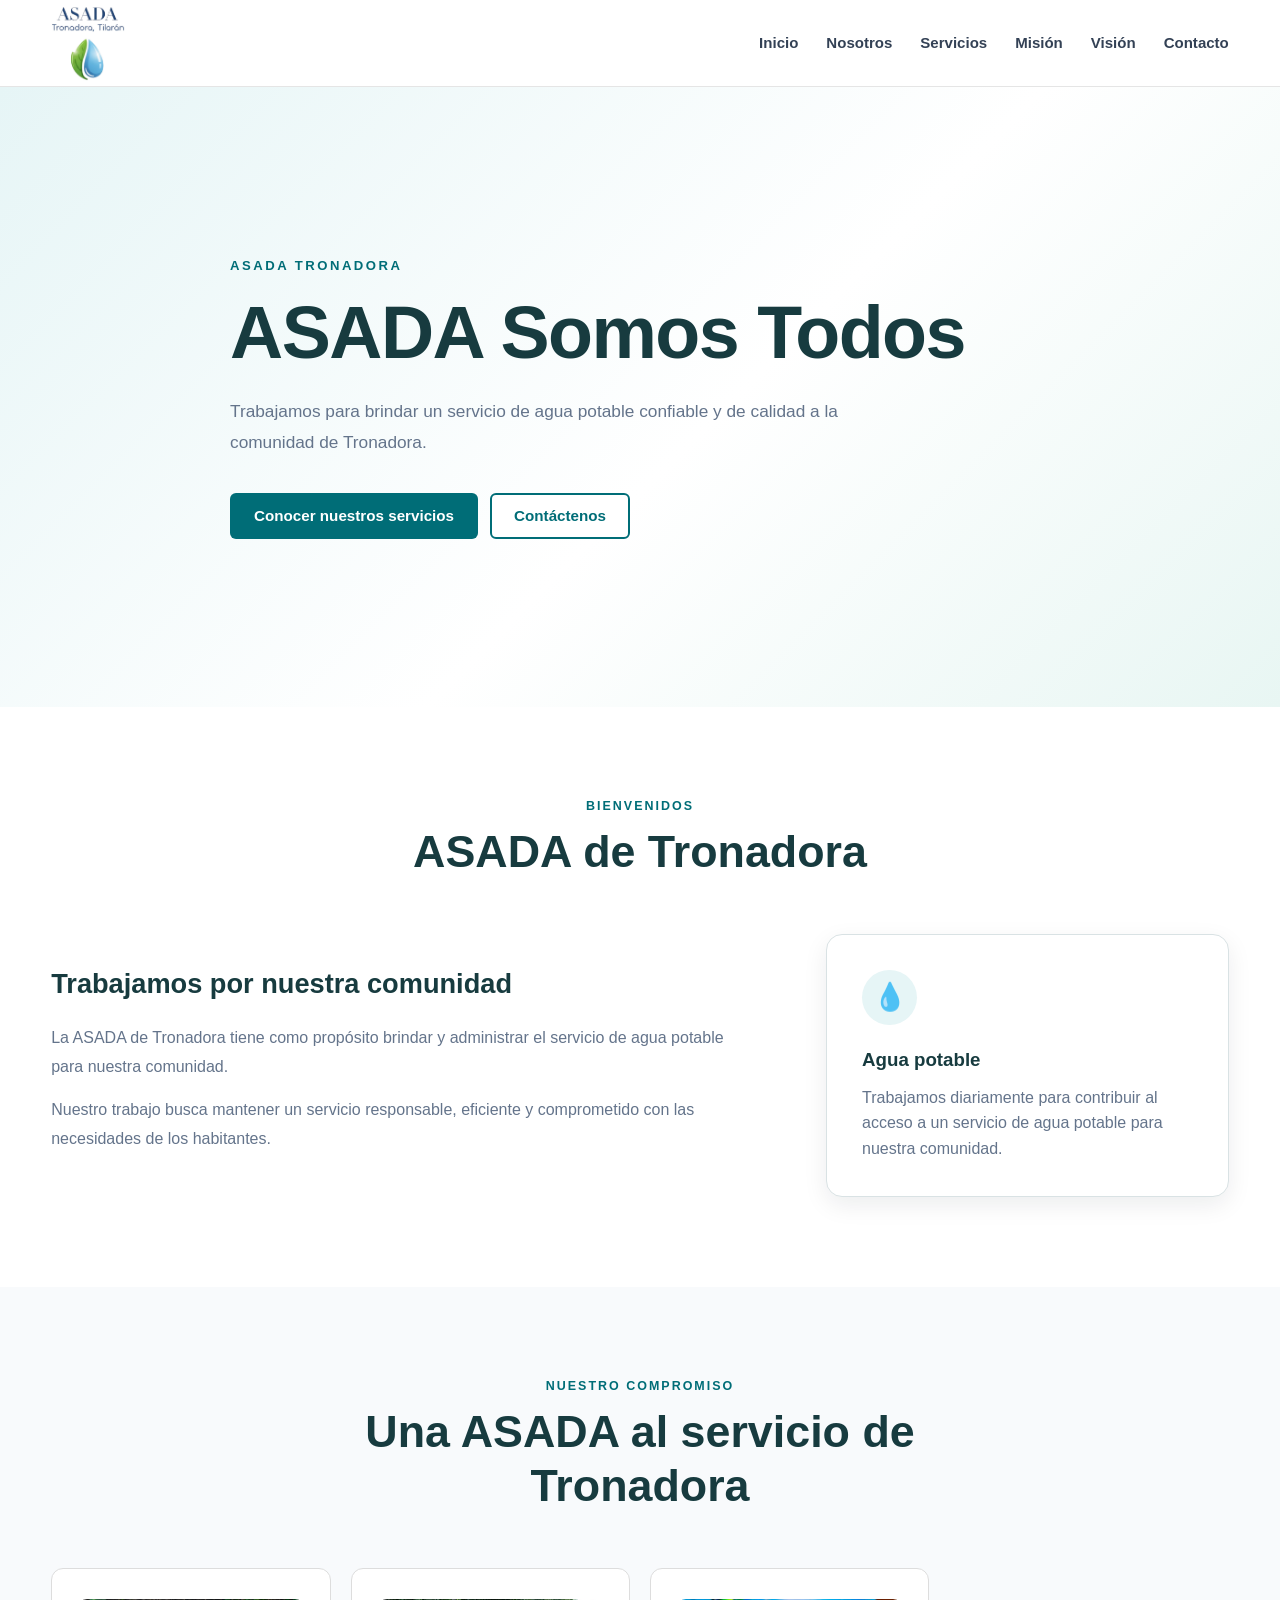
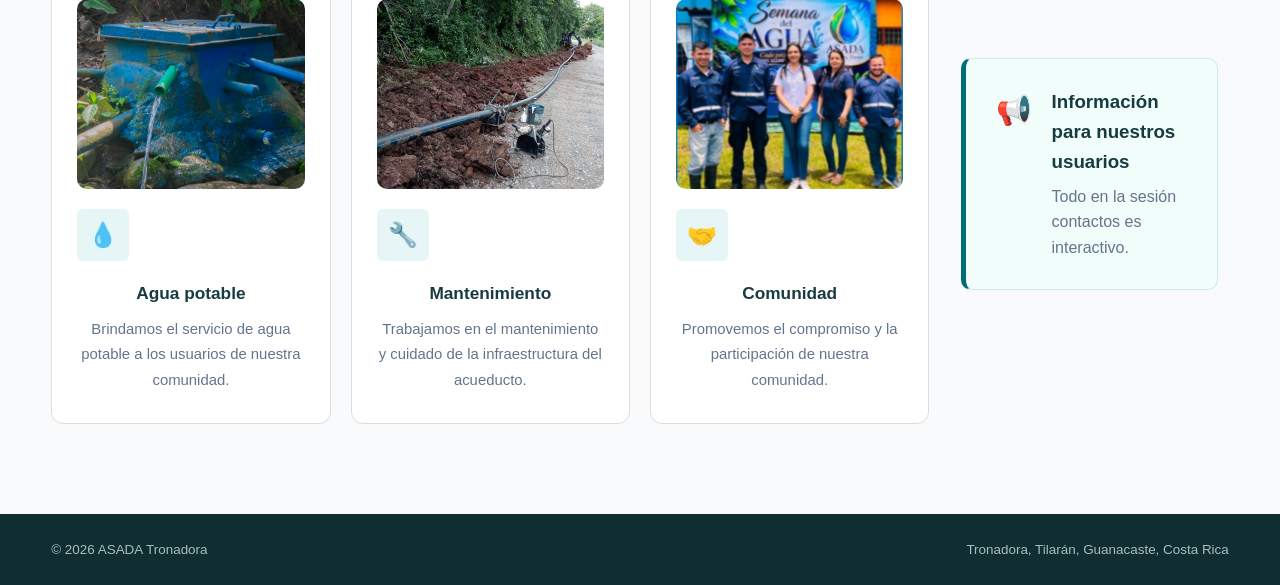
==== index.html @ f2df52bf "Add files via upload" ====
<!DOCTYPE html>
<html lang="es">

<head>

    <meta charset="UTF-8">

    <meta name="viewport" content="width=device-width, initial-scale=1.0">

    <title>ASADA Tronadora</title>

    <link rel="stylesheet" href="css/style.css">

</head>

<body>


    <!-- ENCABEZADO -->

    <header class="header">

        <div class="container header-container">

            <a href="index.html" class="logo">
    <img src="img/ASADA.png" alt="ASADA Tronadora">
</a>


            <nav class="nav">
    <a href="index.html">Inicio</a>
    <a href="nosotros.html">Nosotros</a>
    <a href="servicios.html">Servicios</a>
    <a href="mision.html">Misión</a>
    <a href="vision.html">Visión</a>
    <a href="contacto.html">Contacto</a>
</nav>

        </div>

    </header>


    <!-- CONTENIDO PRINCIPAL -->

    <main>


        <!-- INICIO -->

        <section class="hero">

            <div class="container hero-content">

                <p class="hero-subtitle">
                    ASADA TRONADORA
                </p>

                <h1>
                    ASADA Somos Todos
                </h1>

                <p class="hero-text">
                    Trabajamos para brindar un servicio de agua potable
                    confiable y de calidad a la comunidad de Tronadora.
                </p>


                <div class="hero-buttons">

                    <a href="servicios.html" class="btn btn-primary">
                        Conocer nuestros servicios
                    </a>

                    <a href="contacto.html" class="btn btn-secondary">
                        Contáctenos
                    </a>

                </div>

            </div>

        </section>


        <!-- PRESENTACIÓN -->

        <section class="section">

            <div class="container">

                <div class="section-title">

                    <p>
                        BIENVENIDOS
                    </p>

                    <h2>
                        ASADA de Tronadora
                    </h2>

                </div>


                <div class="about-content">


                    <div class="about-text">

                        <h3>
                            Trabajamos por nuestra comunidad
                        </h3>

                        <p>
                            La ASADA de Tronadora tiene como propósito
                            brindar y administrar el servicio de agua
                            potable para nuestra comunidad.
                        </p>

                        <p>
                            Nuestro trabajo busca mantener un servicio
                            responsable, eficiente y comprometido con
                            las necesidades de los habitantes.
                        </p>

                    </div>


                    <div class="about-card">

                        <div class="card-icon">
                            💧
                        </div>

                        <h3>
                            Agua potable
                        </h3>

                        <p>
                            Trabajamos diariamente para contribuir al
                            acceso a un servicio de agua potable para
                            nuestra comunidad.
                        </p>

                    </div>


                </div>

            </div>

        </section>


        <!-- INFORMACIÓN -->

        <section class="section section-light">

            <div class="container">

                <div class="section-title">

                    <p>
                        NUESTRO COMPROMISO
                    </p>

                    <h2>
                        Una ASADA al servicio de Tronadora
                    </h2>

                </div>


                <div class="services-grid">

    <!-- AGUA POTABLE -->

    <article class="service-card">

        <img
            src="img/agua.jpg"
            alt="Trabajos en la red de agua potable de ASADA Tronadora"
            class="service-image"
        >

        <div class="service-icon">💧</div>

        <h3>Agua potable</h3>

        <p>
            Brindamos el servicio de agua potable a los usuarios
            de nuestra comunidad.
        </p>

    </article>


    <!-- MANTENIMIENTO -->

    <article class="service-card">

        <img
            src="img/mantenimiento.jpeg"
            alt="Trabajos de mantenimiento de ASADA Tronadora"
            class="service-image"
        >

        <div class="service-icon">🔧</div>

        <h3>Mantenimiento</h3>

        <p>
            Trabajamos en el mantenimiento y cuidado de la
            infraestructura del acueducto.
        </p>

    </article>


    <!-- COMUNIDAD -->

<article class="service-card">

    <img
        src="img/comunidad.jpeg"
        alt="Equipo y comunidad de ASADA Tronadora"
        class="service-image"
    >

    <div class="service-icon">🤝</div>

    <h3>Comunidad</h3>

    <p>
        Promovemos el compromiso y la participación
        de nuestra comunidad.
    </p>

</article>

                        


        <!-- AVISO -->

        <section class="section">

            <div class="container">

                <div class="notice">

                    <div class="notice-icon">
                        📢
                    </div>

                    <div>

                        <h3>
                            Información para nuestros usuarios
                        </h3>

                        <p>
                            Todo en la sesión contactos es interactivo.
                        </p>

                    </div>

                </div>

            </div>

        </section>


    </main>


    <!-- PIE DE PÁGINA -->

    <footer class="footer">

        <div class="container footer-content">

            <p>
                © 2026 ASADA Tronadora
            </p>

            <p>
                Tronadora, Tilarán, Guanacaste, Costa Rica
            </p>

        </div>

    </footer>


    <!-- JAVASCRIPT -->

    <script src="js/script.js"></script>

</body>

</html>
---- css/style.css ----
/* =========================================================
ASADA TRONADORA
Hoja de estilos principal
Diseño institucional, accesible y responsive
========================================================= */

/* =========================================================

1. VARIABLES
   ========================================================= */

:root {


--primary: #006d77;
--primary-dark: #00545c;
--primary-light: #e6f5f6;

--secondary: #2a9d8f;
--secondary-light: #e8f6f3;

--dark: #173b3f;
--text: #334155;
--text-light: #64748b;

--white: #ffffff;
--background: #f8fafc;
--background-alt: #eef7f7;

--border: #d9e2e4;

--success: #2e7d32;
--warning: #a16207;

--shadow-sm: 0 2px 8px rgba(15, 23, 42, 0.06);
--shadow-md: 0 8px 25px rgba(15, 23, 42, 0.08);

--radius-sm: 6px;
--radius-md: 10px;
--radius-lg: 16px;

--container: 1180px;


}

/* =========================================================
2. RESET
========================================================= */

* {
  margin: 0;
  padding: 0;
  box-sizing: border-box;
  }

html {
scroll-behavior: smooth;
}

body {
font-family:
"Segoe UI",
Roboto,
Arial,
Helvetica,
sans-serif;


background: var(--white);

color: var(--text);

line-height: 1.6;

font-size: 16px;

-webkit-font-smoothing: antialiased;


}

img {
max-width: 100%;
display: block;
}

a {
color: inherit;
text-decoration: none;
}

button,
input,
textarea,
select {
font: inherit;
}

/* =========================================================
3. CONTENEDOR
========================================================= */

.container {
width: min(92%, var(--container));


margin: 0 auto;


}

/* =========================
   HEADER
========================= */

.header {
    background-color: white;
    border-bottom: 1px solid #e5e5e5;
    position: sticky;
    top: 0;
    z-index: 1000;
}

.header-container {
    min-height: 86px;
    display: flex;
    align-items: center;
    justify-content: space-between;
    gap: 25px;
}

/* ESCUDO */

.logo {
    display: flex;
    align-items: center;
    flex-shrink: 0;
    width: 120px;
    height: 80px;
}

.logo img {
    display: block;
    width: 115px;
    height: 75px;
    object-fit: contain;
    object-position: left center;
}

/* MENÚ */

.nav {
    display: flex;
    align-items: center;
    gap: 25px;
    margin-left: auto;
}

.nav a {
    color: #16423c;
    font-weight: bold;
    white-space: nowrap;
}

.nav a:hover {
    color: #007c91;
}

/* NAVEGACIÓN */

.nav {
display: flex;


align-items: center;

gap: 28px;


}

.nav a {
position: relative;


color: var(--text);

font-size: 0.94rem;

font-weight: 600;

padding: 8px 0;

transition:
    color 0.2s ease;


}

.nav a::after {
content: "";


position: absolute;

left: 0;

bottom: 0;

width: 0;

height: 2px;

background: var(--primary);

transition: width 0.2s ease;


}

.nav a:hover {
color: var(--primary);
}

.nav a:hover::after {
width: 100%;
}

/* =========================================================
5. HERO
========================================================= */

.hero {
min-height: 620px;


display: flex;

align-items: center;

background:
    linear-gradient(
        135deg,
        var(--primary-light),
        #ffffff 55%,
        var(--secondary-light)
    );


}

.hero-content {
max-width: 820px;


padding: 80px 0;


}

.hero-subtitle {
color: var(--primary);


font-size: 0.82rem;

font-weight: 800;

letter-spacing: 2.5px;

margin-bottom: 18px;


}

.hero h1 {
max-width: 780px;


color: var(--dark);

font-size: clamp(2.5rem, 6vw, 4.6rem);

line-height: 1.05;

letter-spacing: -1.5px;

margin-bottom: 25px;


}

.hero-text {
max-width: 670px;


color: var(--text-light);

font-size: 1.08rem;

line-height: 1.8;

margin-bottom: 35px;


}

/* =========================================================
6. BOTONES
========================================================= */

.hero-buttons {
display: flex;


align-items: center;

gap: 12px;

flex-wrap: wrap;


}

.btn {
display: inline-flex;


align-items: center;

justify-content: center;

min-height: 46px;

padding: 0 22px;

border-radius: var(--radius-sm);

font-size: 0.95rem;

font-weight: 700;

cursor: pointer;

border: 2px solid transparent;

transition:
    background 0.2s ease,
    color 0.2s ease,
    border-color 0.2s ease,
    transform 0.2s ease;


}

.btn:hover {
transform: translateY(-2px);
}

.btn-primary {
color: var(--white);


background: var(--primary);


}

.btn-primary:hover {
background: var(--primary-dark);
}

.btn-secondary {
color: var(--primary);


background: var(--white);

border-color: var(--primary);


}

.btn-secondary:hover {
color: var(--white);


background: var(--primary);


}

/* =========================================================
7. SECCIONES
========================================================= */

.section {
padding: 90px 0;
}

.section-light {
background: var(--background);
}

.section-title {
max-width: 700px;


margin: 0 auto 55px;

text-align: center;


}

.section-title p {
color: var(--primary);


font-size: 0.78rem;

font-weight: 800;

letter-spacing: 2px;

margin-bottom: 8px;


}

.section-title h2 {
color: var(--dark);


font-size: clamp(2rem, 4vw, 2.8rem);

line-height: 1.2;


}

/* =========================================================
8. SOBRE NOSOTROS
========================================================= */

.about-content {
display: grid;


grid-template-columns:
    minmax(0, 1.4fr)
    minmax(300px, 0.8fr);

gap: 70px;

align-items: center;


}

.about-text h3 {
color: var(--dark);


font-size: 1.7rem;

margin-bottom: 18px;


}

.about-text p {
color: var(--text-light);


margin-bottom: 15px;

line-height: 1.8;


}

.about-card {
padding: 35px;


background: var(--white);

border: 1px solid var(--border);

border-radius: var(--radius-lg);

box-shadow: var(--shadow-md);


}

.card-icon {
width: 55px;


height: 55px;

display: flex;

align-items: center;

justify-content: center;

background: var(--primary-light);

border-radius: 50%;

font-size: 1.7rem;

margin-bottom: 20px;


}

.about-card h3 {
color: var(--dark);


margin-bottom: 10px;


}

.about-card p {
color: var(--text-light);
}

/* =========================================================
9. SERVICIOS
========================================================= */

.services-grid {
display: grid;


grid-template-columns:
    repeat(4, minmax(0, 1fr));

gap: 20px;


}

.service-card {
padding: 30px;


background: var(--white);

border: 1px solid var(--border);

border-radius: var(--radius-md);

transition:
    transform 0.2s ease,
    box-shadow 0.2s ease,
    border-color 0.2s ease;


}

.service-card:hover {
    transform: none;
    box-shadow: 0 8px 20px rgba(0, 0, 0, 0.10);
}
.service-icon {
width: 52px;


height: 52px;

display: flex;

align-items: center;

justify-content: center;

background: var(--primary-light);

border-radius: var(--radius-sm);

font-size: 1.5rem;

margin-bottom: 20px;


}

.service-card h3 {
color: var(--dark);


font-size: 1.08rem;

line-height: 1.4;

margin-bottom: 12px;


}

.service-card p {
color: var(--text-light);


font-size: 0.93rem;

line-height: 1.7;

.service-card {
    background-color: white;
    padding: 30px 25px;
    border: 1px solid #ddd;
    border-radius: 12px;
    text-align: center;
    transition: 0.3s;
}

}

.service-card {
    background-color: white;
    padding: 30px 25px;
    border: 1px solid #ddd;
    border-radius: 12px;
    text-align: center;
    transition: 0.3s;
}

/* IMÁGENES DE LOS SERVICIOS */

.service-image {
    width: 100%;
    height: 190px;
    object-fit: cover;
    border-radius: 10px;
    margin-bottom: 20px;
    display: block;
    transform: none;
    transition: none;
}

.service-card:hover {
    transform: translateY(-5px);
    box-shadow: 0 8px 20px rgba(0, 0, 0, 0.10);
}

/* =========================================================
10. AVISOS
========================================================= */

.notice {
max-width: 850px;


display: flex;

align-items: flex-start;

gap: 20px;

margin: 0 auto;

padding: 28px 30px;

background: #f0fdfa;

border: 1px solid #ccebea;

border-left: 5px solid var(--primary);

border-radius: var(--radius-md);


}

.notice-icon {
flex-shrink: 0;


font-size: 1.8rem;


}

.notice h3 {
color: var(--dark);


margin-bottom: 7px;


}

.notice p {
color: var(--text-light);
}

/* =========================
CONTACTO
========================= */

.contact-grid {
display: grid;
grid-template-columns: repeat(3, 1fr);
gap: 25px;
}

.contact-card {
display: block;


padding: 35px 25px;

text-align: center;

background-color: white;

border: 1px solid #ddd;

border-radius: 12px;

transition: 0.3s;

cursor: pointer;


}

.contact-card:hover {
transform: translateY(-5px);


box-shadow: 0 8px 20px rgba(0, 0, 0, 0.10);

border-color: #007c91;


}

.contact-icon {
font-size: 40px;
margin-bottom: 15px;
}

.contact-card h3 {
color: #16423c;
margin-bottom: 10px;
font-size: 21px;
}

.contact-card p {
color: #007c91;
font-size: 18px;
font-weight: bold;
}


/* =========================================================
12. FOOTER
========================================================= */

.footer {
background: #102d31;


padding: 25px 0;

color: #a9bec1;


}

.footer-content {
display: flex;


align-items: center;

justify-content: space-between;

gap: 20px;

font-size: 0.84rem;


}

/* =========================================================
13. PÁGINA DE MEDIDORES
========================================================= */

.page-header {
padding: 90px 0;


text-align: center;

background:
    linear-gradient(
        135deg,
        var(--primary-light),
        var(--secondary-light)
    );

border-bottom: 1px solid var(--border);


}

.page-header p {
color: var(--primary);


font-size: 0.78rem;

font-weight: 800;

letter-spacing: 2px;

margin-bottom: 10px;


}

.page-header h1 {
color: var(--dark);


font-size: clamp(2.3rem, 5vw, 3.8rem);

line-height: 1.1;

margin-bottom: 15px;


}

.page-header span {
display: block;


color: var(--text-light);

font-size: 1.02rem;


}

/* BUSCADOR */

.search-box {
width: 100%;


max-width: 720px;

display: flex;

gap: 10px;

margin: 0 auto;


}

.search-box input {
flex: 1;


min-height: 48px;

padding: 0 16px;

color: var(--text);

background: var(--white);

border: 1px solid var(--border);

border-radius: var(--radius-sm);

outline: none;

transition:
    border-color 0.2s ease,
    box-shadow 0.2s ease;


}

.search-box input::placeholder {
color: #94a3b8;
}

.search-box input:focus {
border-color: var(--primary);


box-shadow:
    0 0 0 3px
    rgba(0, 109, 119, 0.12);


}

/* =========================================================
14. ACCESIBILIDAD
========================================================= */

a:focus-visible,
button:focus-visible,
input:focus-visible,
textarea:focus-visible,
select:focus-visible {
outline: 3px solid #80ced1;


outline-offset: 3px;


}

/* =========================
   NOSOTROS - RECONOCIMIENTOS
========================= */

.awards-grid {
    display: grid;
    grid-template-columns: repeat(2, 1fr);
    gap: 30px;
    margin-top: 35px;
}

.award-card {
    background-color: white;
    border: 1px solid #ddd;
    border-radius: 12px;
    overflow: hidden;

    box-shadow: 0 5px 15px rgba(0, 0, 0, 0.08);

    transition: 0.3s;
}

.award-card:hover {
    transform: translateY(-5px);

    box-shadow: 0 10px 25px rgba(0, 0, 0, 0.15);
}

.award-card img {
    width: 100%;
    height: 350px;

    object-fit: contain;

    display: block;

    background-color: #f5f5f5;
}

.award-info {
    padding: 25px;
}

.award-info h3 {
    color: #16423c;

    font-size: 23px;

    margin-bottom: 15px;
}

.award-info p {
    color: #555;

    margin-bottom: 10px;

    line-height: 1.7;
}

/* =========================================================
15. RESPONSIVE — TABLET
========================================================= */

@media (max-width: 950px) {


.header-container {
    gap: 20px;
}

.nav {
    gap: 18px;
}

.services-grid {
    grid-template-columns:
        repeat(2, minmax(0, 1fr));
}

.about-content {
    grid-template-columns: 1fr;

    gap: 40px;
}

.contact-grid {
    grid-template-columns:
        repeat(2, minmax(0, 1fr));
}

.logo {
    width: 100px;
    height: 65px;
}

.logo img {
    width: 100px;
    height: 65px;
}

.awards-grid {
    grid-template-columns: 1fr;
}

.award-card img {
    height: auto;
}

}



/* =========================================================
16. RESPONSIVE — CELULAR
========================================================= */

@media (max-width: 680px) {


.header-container {
    flex-direction: column;

    padding: 17px 0;

    gap: 15px;
}

.nav {
    width: 100%;

    justify-content: center;

    flex-wrap: wrap;

    gap: 8px 16px;
}

.nav a {
    font-size: 0.88rem;
}

.hero {
    min-height: auto;
}

.hero-content {
    padding: 85px 0;
}

.hero h1 {
    font-size: 2.7rem;

    letter-spacing: -1px;
}

.hero-text {
    font-size: 1rem;
}

.hero-buttons {
    align-items: stretch;

    flex-direction: column;
}

.hero-buttons .btn {
    width: 100%;
}

.section {
    padding: 70px 0;
}

.section-title {
    margin-bottom: 40px;
}

.services-grid {
    grid-template-columns: 1fr;
}

.contact-grid {
    grid-template-columns: 1fr;
}

.notice {
    flex-direction: column;

    padding: 25px;
}

.search-box {
    flex-direction: column;
}

.search-box .btn {
    width: 100%;
}

.footer-content {
    flex-direction: column;

    text-align: center;
}
.logo {
    width: 100px;
    height: 65px;
}

.logo img {
    width: 100px;
    height: 65px;
}

.awards-grid {
    grid-template-columns: 1fr;
}

.award-card img {
    height: auto;
}

}

/* =========================================================
17. PANTALLAS MUY PEQUEÑAS
========================================================= */

@media (max-width: 400px) {


.container {
    width: 90%;
}

.hero h1 {
    font-size: 2.35rem;
}

.section-title h2 {
    font-size: 1.9rem;
}


}

/* =========================
MAPA
========================= */

.map-container {
width: 100%;
overflow: hidden;
border-radius: 12px;
border: 1px solid #ddd;
box-shadow: 0 5px 15px rgba(0, 0, 0, 0.08);
}

.map-container iframe {
display: block;
}


/* =========================
   EMERGENCIAS
========================= */

.emergency-section {
    padding: 30px 0;
    background-color: #f5f5f5;
}

.emergency-box {
    display: flex;
    align-items: center;
    justify-content: center;
    gap: 20px;

    padding: 25px;

    background-color: #d90000;
    color: white;

    border-radius: 12px;

    text-align: center;
}

.emergency-icon {
    font-size: 45px;
}

.emergency-box h2 {
    margin-bottom: 8px;
    font-size: 28px;
}

.emergency-box a {
    color: white;
    font-size: 26px;
    font-weight: bold;
    text-decoration: none;
}

.emergency-box a:hover {
    text-decoration: underline;
}


/* =========================
   EMERGENCIAS
========================= */

.emergency-card {
    background-color: #d90000;
    border-color: #d90000;
}

.emergency-card h3,
.emergency-card p {
    color: white;
}

.emergency-card:hover {
    background-color: #b80000;
    border-color: #b80000;
}

/* EFECTO SUAVE SIN MOVER LAS FOTOGRAFÍAS */

.service-card {
    transform: none !important;
    transition: box-shadow 0.3s ease, border-color 0.3s ease;
}

.service-card:hover {
    transform: none !important;
    box-shadow: 0 10px 25px rgba(0, 0, 0, 0.15);
    border-color: #007c91;
}

.service-image,
.service-card:hover .service-image {
    transform: none !important;
    transition: none !important;
    animation: none !important;
    filter: none !important;
}

/* =========================
   VALORES - PÁGINA MISIÓN
========================= */

.values-grid {
    display: grid;
    grid-template-columns: repeat(5, minmax(0, 1fr));
    gap: 20px;
}

.values-grid .service-card {
    padding: 25px 15px;
    min-width: 0;
}

/* TABLET */

@media (max-width: 1000px) {
    .values-grid {
        grid-template-columns: repeat(2, minmax(0, 1fr));
    }
}

/* CELULAR */

@media (max-width: 600px) {
    .values-grid {
        grid-template-columns: 1fr;
    }
}

/* =========================
   CUATRO OBJETIVOS - VISIÓN
========================= */

.vision-grid {
    grid-template-columns: repeat(4, minmax(0, 1fr));
    gap: 20px;
}

.vision-grid .service-card {
    min-width: 0;
    padding: 25px 18px;
}

/* TABLET */

@media (max-width: 1000px) {
    .vision-grid {
        grid-template-columns: repeat(2, minmax(0, 1fr));
    }
}

/* CELULAR */

@media (max-width: 600px) {
    .vision-grid {
        grid-template-columns: 1fr;
    }
}
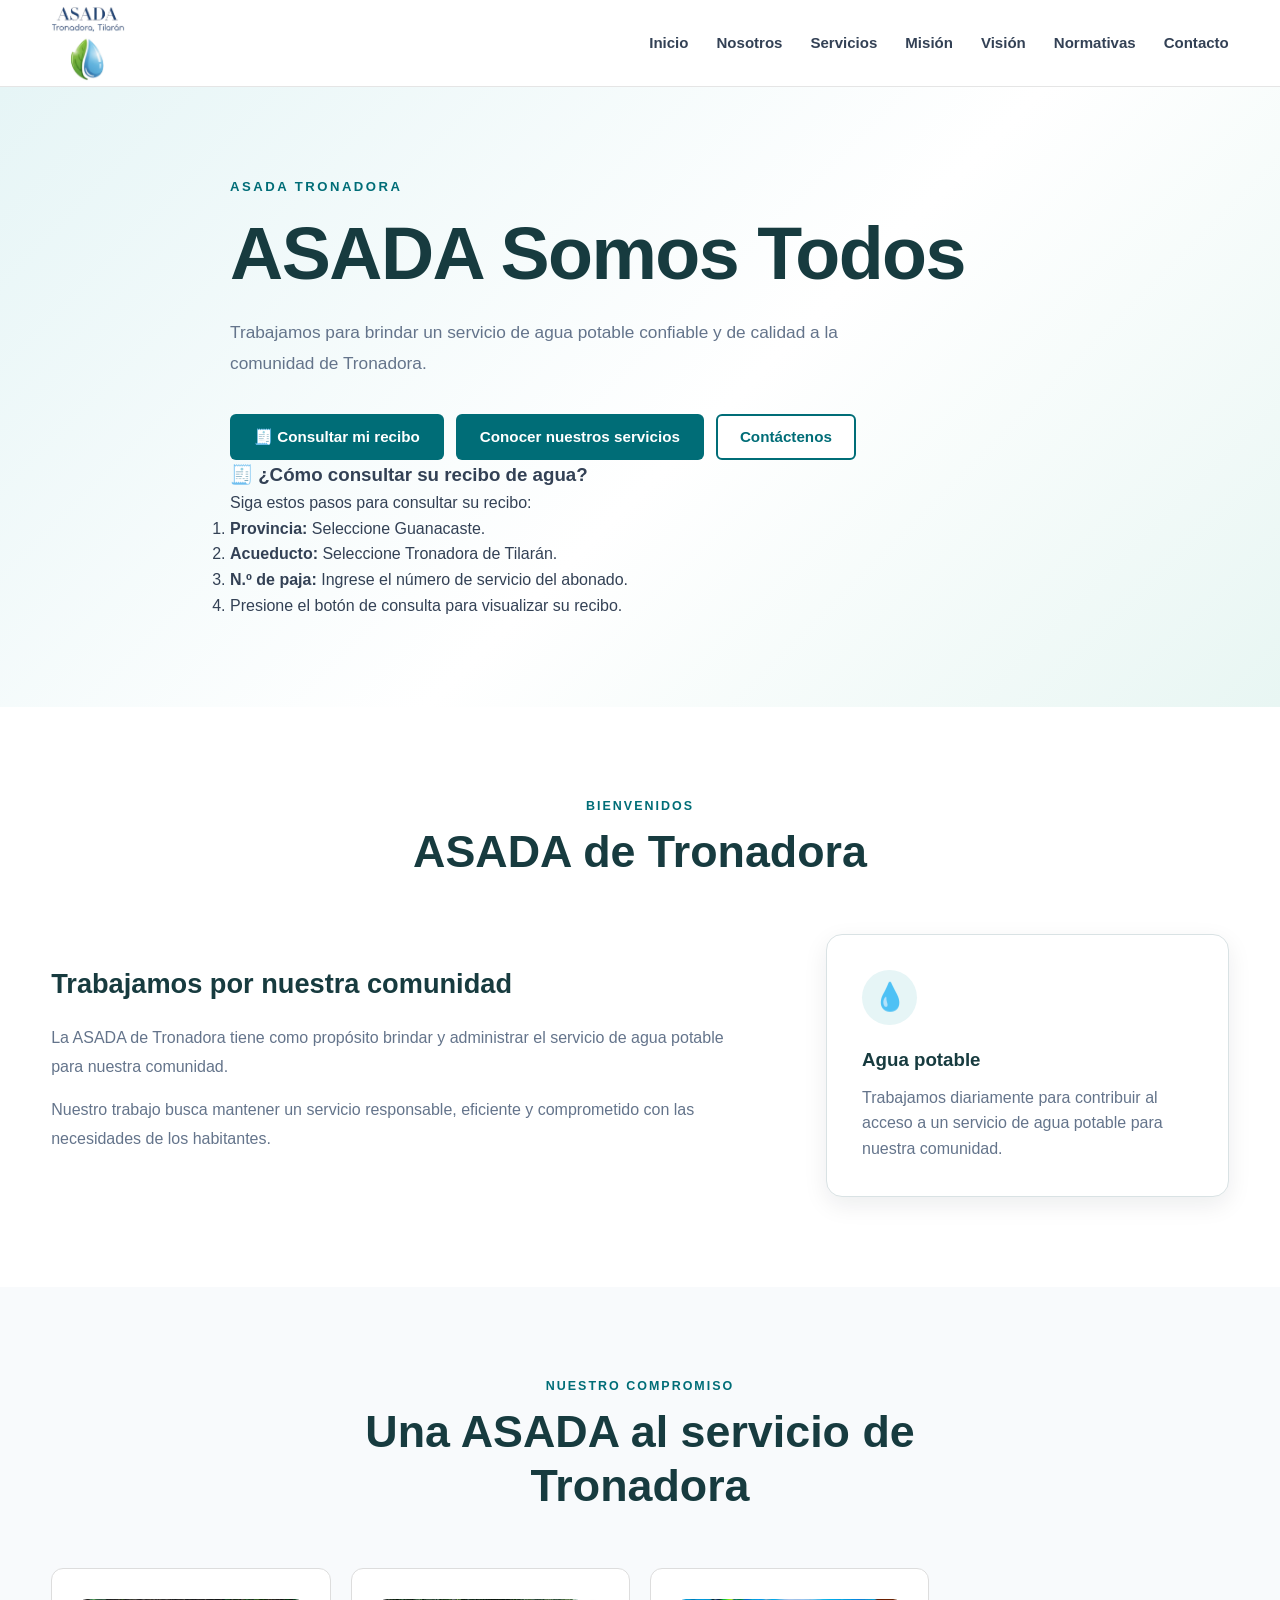
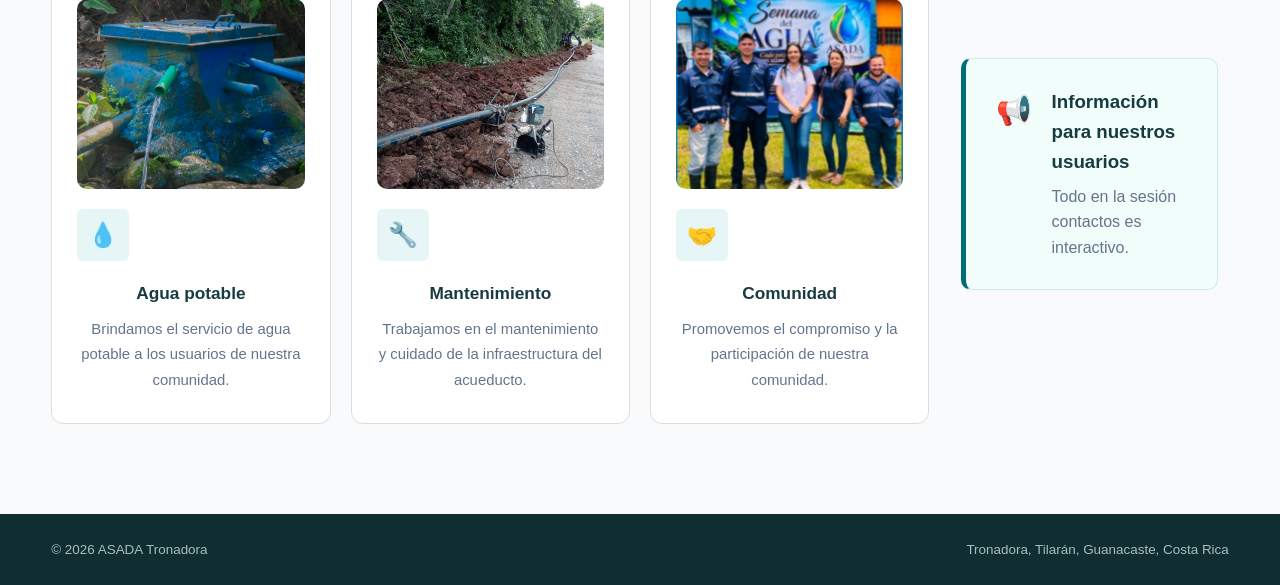
==== commit 885f7408: "Add files via upload" ====
--- a/index.html
+++ b/index.html
@@ -27,14 +27,21 @@
 </a>
 
 
-            <nav class="nav">
+           
+
+
+<nav class="nav">
     <a href="index.html">Inicio</a>
     <a href="nosotros.html">Nosotros</a>
     <a href="servicios.html">Servicios</a>
     <a href="mision.html">Misión</a>
     <a href="vision.html">Visión</a>
+    <a href="normativas.html">Normativas</a>
     <a href="contacto.html">Contacto</a>
 </nav>
+
+
+
 
         </div>
 
@@ -68,6 +75,15 @@
 
                 <div class="hero-buttons">
 
+                    <a
+    href="https://acueductoscr.com/Recibos?provincia=2&idacueducto=10"
+    target="_blank"
+    rel="noopener noreferrer"
+    class="btn btn-primary"
+>
+    🧾 Consultar mi recibo
+</a>
+
                     <a href="servicios.html" class="btn btn-primary">
                         Conocer nuestros servicios
                     </a>
@@ -77,6 +93,23 @@
                     </a>
 
                 </div>
+                <!-- INSTRUCCIONES PARA CONSULTAR RECIBOS -->
+<div class="instrucciones-inicio">
+
+    <h3>🧾 ¿Cómo consultar su recibo de agua?</h3>
+
+    <p>
+        Siga estos pasos para consultar su recibo:
+    </p>
+
+    <ol>
+        <li><strong>Provincia:</strong> Seleccione Guanacaste.</li>
+        <li><strong>Acueducto:</strong> Seleccione Tronadora de Tilarán.</li>
+        <li><strong>N.º de paja:</strong> Ingrese el número de servicio del abonado.</li>
+        <li>Presione el botón de consulta para visualizar su recibo.</li>
+    </ol>
+
+</div>
 
             </div>
 
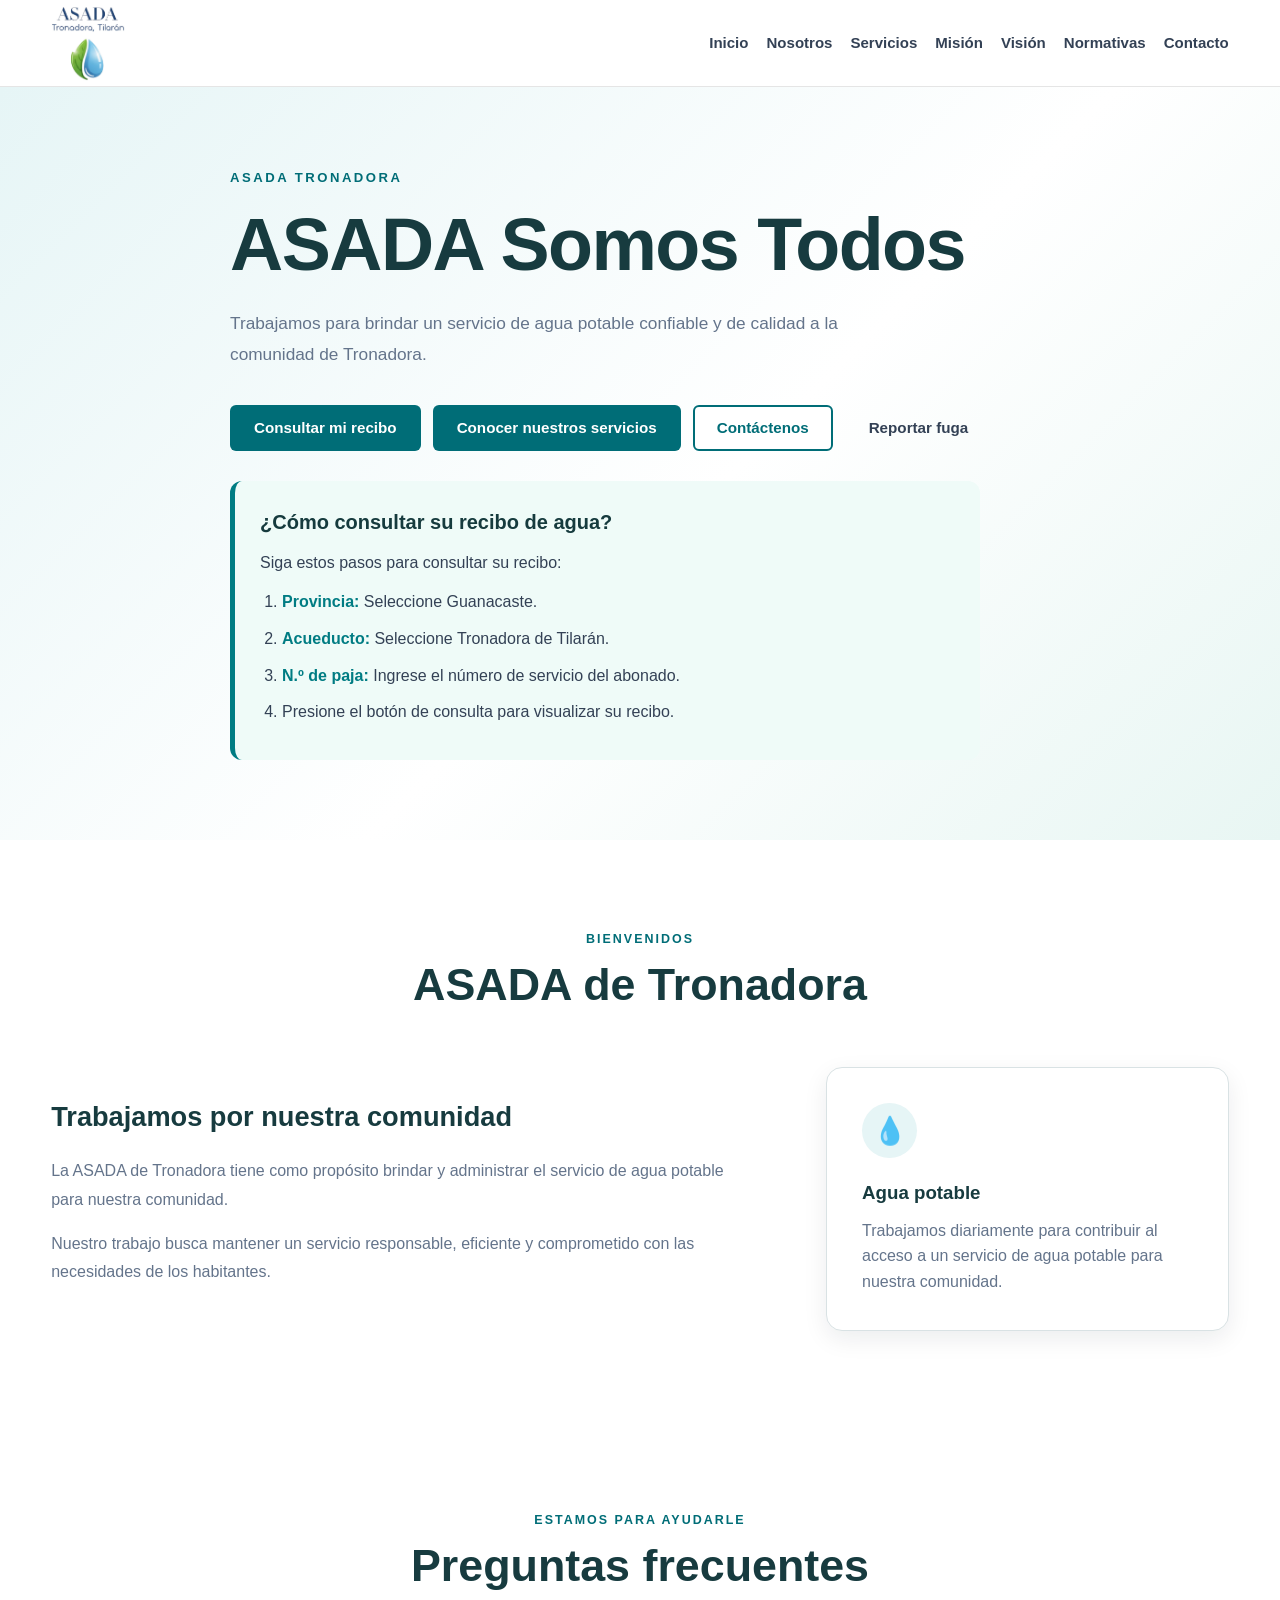
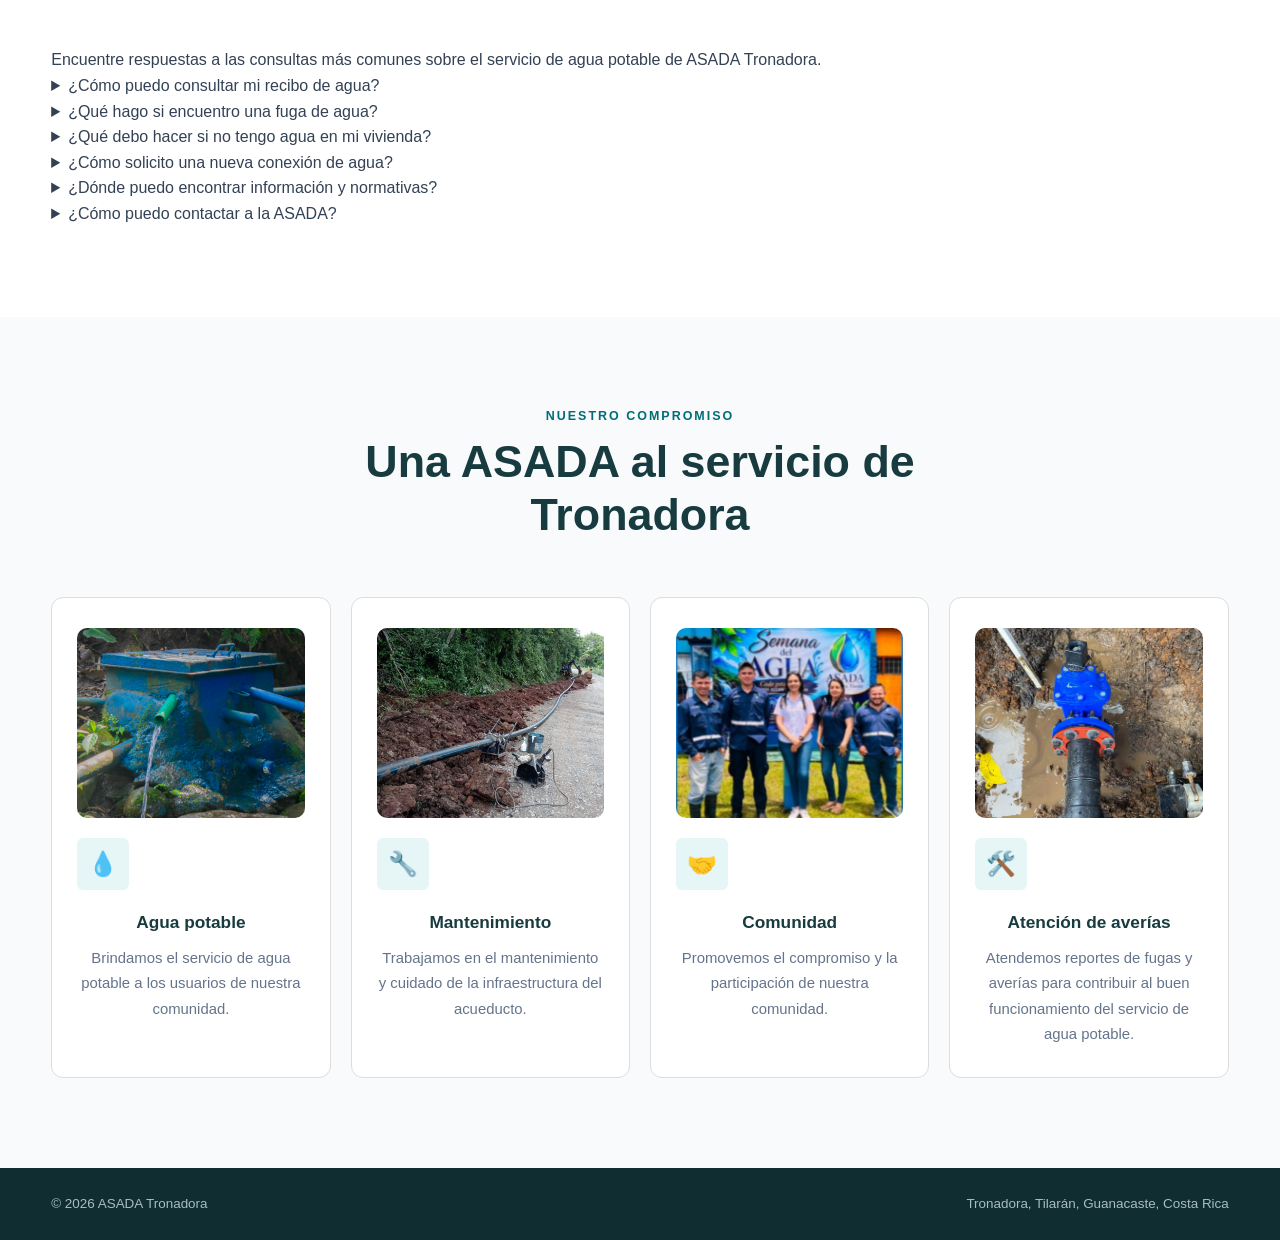
==== commit eece841a: "Add files via upload" ====
--- a/index.html
+++ b/index.html
@@ -25,9 +25,6 @@
             <a href="index.html" class="logo">
     <img src="img/ASADA.png" alt="ASADA Tronadora">
 </a>
-
-
-           
 
 
 <nav class="nav">
@@ -38,19 +35,17 @@
     <a href="vision.html">Visión</a>
     <a href="normativas.html">Normativas</a>
     <a href="contacto.html">Contacto</a>
+
 </nav>
 
-
-
-
         </div>
 
     </header>
 
-
     <!-- CONTENIDO PRINCIPAL -->
 
     <main>
+
 
 
         <!-- INICIO -->
@@ -63,14 +58,12 @@
                     ASADA TRONADORA
                 </p>
 
-                <h1>
-                    ASADA Somos Todos
-                </h1>
-
-                <p class="hero-text">
-                    Trabajamos para brindar un servicio de agua potable
-                    confiable y de calidad a la comunidad de Tronadora.
-                </p>
+               <h1>ASADA Somos Todos</h1>
+
+<p class="hero-text">
+    Trabajamos para brindar un servicio de agua potable
+    confiable y de calidad a la comunidad de Tronadora.
+</p>
 
 
                 <div class="hero-buttons">
@@ -81,7 +74,7 @@
     rel="noopener noreferrer"
     class="btn btn-primary"
 >
-    🧾 Consultar mi recibo
+     Consultar mi recibo
 </a>
 
                     <a href="servicios.html" class="btn btn-primary">
@@ -92,11 +85,17 @@
                         Contáctenos
                     </a>
 
+
+<a href="servicios.html#reportar-fuga" class="btn btn-fugas">
+ Reportar fuga
+</a>
+
+
                 </div>
                 <!-- INSTRUCCIONES PARA CONSULTAR RECIBOS -->
 <div class="instrucciones-inicio">
 
-    <h3>🧾 ¿Cómo consultar su recibo de agua?</h3>
+    <h3> ¿Cómo consultar su recibo de agua?</h3>
 
     <p>
         Siga estos pasos para consultar su recibo:
@@ -185,6 +184,89 @@
         </section>
 
 
+<!-- =====================================
+     PREGUNTAS FRECUENTES - INICIO
+===================================== -->
+
+<section class="section faq-inicio" id="preguntas-frecuentes">
+
+    <div class="container">
+
+        <div class="section-title">
+            <p>ESTAMOS PARA AYUDARLE</p>
+            <h2>Preguntas frecuentes</h2>
+        </div>
+
+        <p class="faq-inicio-descripcion">
+            Encuentre respuestas a las consultas más comunes
+            sobre el servicio de agua potable de ASADA Tronadora.
+        </p>
+
+        <div class="faq-inicio-lista">
+
+            <details class="faq-inicio-item">
+                <summary>¿Cómo puedo consultar mi recibo de agua?</summary>
+                <p>
+                    Ingrese al apartado de consulta de recibos,
+                    seleccione Guanacaste, el acueducto Tronadora
+                    de Tilarán y escriba su número de paja.
+                </p>
+            </details>
+
+            <details class="faq-inicio-item">
+                <summary>¿Qué hago si encuentro una fuga de agua?</summary>
+                <p>
+                    Puede reportarla desde la sección de Servicios
+                    o comunicarse al 8728-0715.
+                </p>
+                <a href="servicios.html#reportar-fuga">
+                    Reportar una fuga
+                </a>
+            </details>
+
+            <details class="faq-inicio-item">
+                <summary>¿Qué debo hacer si no tengo agua en mi vivienda?</summary>
+                <p>
+                    Consulte si existe alguna interrupción programada.
+                    Si sospecha que se trata de una avería, comuníquese
+                    con ASADA Tronadora al 8728-0715.
+                </p>
+            </details>
+
+            <details class="faq-inicio-item">
+                <summary>¿Cómo solicito una nueva conexión de agua?</summary>
+                <p>
+                    Comuníquese con la oficina de ASADA Tronadora
+                    para consultar los requisitos y el procedimiento
+                    correspondiente.
+                </p>
+            </details>
+
+            <details class="faq-inicio-item">
+                <summary>¿Dónde puedo encontrar información y normativas?</summary>
+                <p>
+                    Puede consultar la sección Normativas de esta
+                    página para acceder al material informativo
+                    disponible.
+                </p>
+                <a href="normativas.html">Ver normativas</a>
+            </details>
+
+            <details class="faq-inicio-item">
+                <summary>¿Cómo puedo contactar a la ASADA?</summary>
+                <p>
+                    Puede comunicarse con la oficina al 2693-1307
+                    o visitar nuestra sección de Contacto.
+                </p>
+                <a href="contacto.html">Ir a Contacto</a>
+            </details>
+
+        </div>
+
+    </div>
+
+</section>
+
         <!-- INFORMACIÓN -->
 
         <section class="section section-light">
@@ -271,42 +353,33 @@
 
 </article>
 
-                        
-
-
-        <!-- AVISO -->
-
-        <section class="section">
-
-            <div class="container">
-
-                <div class="notice">
-
-                    <div class="notice-icon">
-                        📢
-                    </div>
-
-                    <div>
-
-                        <h3>
-                            Información para nuestros usuarios
-                        </h3>
-
-                        <p>
-                            Todo en la sesión contactos es interactivo.
-                        </p>
-
-                    </div>
-
-                </div>
-
-            </div>
-
-        </section>
-
-
-    </main>
-
+
+<!-- ATENCIÓN DE AVERÍAS -->
+
+<article class="service-card">
+
+    <img
+        src="img/averias.jpeg"
+        alt="Atención de averías de ASADA Tronadora"
+        class="service-image"
+    >
+
+    <div class="service-icon">🛠️</div>
+
+    <h3>Atención de averías</h3>
+
+    <p>
+        Atendemos reportes de fugas y averías
+        para contribuir al buen funcionamiento
+        del servicio de agua potable.
+    </p>
+
+</article>
+
+
+        </div>
+</div>
+</section>                
 
     <!-- PIE DE PÁGINA -->
 
--- a/css/style.css
+++ b/css/style.css
@@ -1336,4 +1336,409 @@
     .vision-grid {
         grid-template-columns: 1fr;
     }
+}
+
+/* PASOS PARA CONSULTAR RECIBOS */
+
+.pasos-recibo {
+    margin: 18px 0 25px;
+    padding-left: 25px;
+    line-height: 1.9;
+}
+
+.pasos-recibo li {
+    margin-bottom: 10px;
+}
+
+.pasos-recibo strong {
+    color: #087f8c;
+}
+
+/* INSTRUCCIONES DE RECIBOS EN INICIO */
+
+.instrucciones-inicio {
+    margin-top: 30px;
+    padding: 25px;
+    background: #effbf8;
+    border-left: 5px solid #007c83;
+    border-radius: 12px;
+    max-width: 750px;
+}
+
+.instrucciones-inicio h3 {
+    color: #163b3e;
+    margin-bottom: 12px;
+    font-size: 20px;
+}
+
+.instrucciones-inicio p {
+    margin-bottom: 12px;
+}
+
+.instrucciones-inicio ol {
+    padding-left: 22px;
+    line-height: 1.8;
+}
+
+.instrucciones-inicio li {
+    margin-bottom: 8px;
+}
+
+.instrucciones-inicio strong {
+    color: #007c83;
+}
+
+@media (max-width: 600px) {
+    .instrucciones-inicio {
+        padding: 18px;
+        margin-top: 25px;
+    }
+}
+
+
+/* ===================================
+   GALERÍA DE NORMATIVAS
+=================================== */
+
+.normativas-intro {
+    max-width: 850px;
+    margin: 0 auto 35px;
+    text-align: center;
+    line-height: 1.8;
+    color: #555;
+}
+
+.normativas-grid {
+    display: grid;
+    grid-template-columns: repeat(3, minmax(0, 1fr));
+    gap: 25px;
+}
+
+.normativa-card {
+    display: flex;
+    flex-direction: column;
+    align-items: center;
+    overflow: hidden;
+    padding: 12px;
+    border: 1px solid #e0e9ed;
+    border-radius: 15px;
+    background: #fff;
+    cursor: pointer;
+    box-shadow: 0 5px 18px rgba(0, 0, 0, 0.07);
+    transition: box-shadow 0.2s ease;
+    font: inherit;
+}
+
+.normativa-card:hover {
+    box-shadow: 0 10px 25px rgba(0, 90, 150, 0.16);
+}
+
+.normativa-card:focus-visible {
+    outline: 3px solid #087fbd;
+    outline-offset: 3px;
+}
+
+.normativa-card img {
+    display: block;
+    width: 100%;
+    height: 360px;
+    object-fit: contain;
+    background: #f3f8fb;
+    border-radius: 10px;
+}
+
+.normativa-card span {
+    display: block;
+    padding: 15px 5px 5px;
+    font-size: 15px;
+    font-weight: 600;
+    color: #075b8e;
+}
+
+/* VISOR DE IMÁGENES */
+
+.normativa-modal[hidden] {
+    display: none;
+}
+
+.normativa-modal {
+    position: fixed;
+    inset: 0;
+    z-index: 9999;
+    display: flex;
+    align-items: center;
+    justify-content: center;
+    padding: 60px 20px 25px;
+    background: rgba(0, 0, 0, 0.92);
+}
+
+.normativa-modal img {
+    display: block;
+    max-width: 100%;
+    max-height: 100%;
+    object-fit: contain;
+}
+
+.normativa-cerrar {
+    position: absolute;
+    top: 12px;
+    right: 22px;
+    z-index: 1;
+    border: none;
+    background: transparent;
+    color: white;
+    font-size: 42px;
+    cursor: pointer;
+}
+
+/* TABLET */
+
+@media (max-width: 900px) {
+    .normativas-grid {
+        grid-template-columns: repeat(2, minmax(0, 1fr));
+    }
+}
+
+/* CELULARES */
+
+@media (max-width: 600px) {
+    .normativas-grid {
+        grid-template-columns: 1fr;
+        gap: 20px;
+    }
+
+    .normativa-card img {
+        height: auto;
+        max-height: 520px;
+    }
+
+    .normativa-modal {
+        padding: 65px 10px 20px;
+    }
+}
+
+
+/* Mantener el menú ordenado */
+.header-container {
+    display: flex;
+    align-items: center;
+    justify-content: space-between;
+    gap: 20px;
+}
+
+.nav {
+    display: flex;
+    align-items: center;
+    justify-content: flex-end;
+    gap: 18px;
+    flex-wrap: wrap;
+}
+
+.nav a {
+    white-space: nowrap;
+}
+
+
+/* Mensaje para ampliar las normativas */
+
+.mensaje-normativas {
+    display: flex;
+    align-items: center;
+    justify-content: center;
+    gap: 15px;
+    max-width: 850px;
+    margin: 35px auto 0;
+    padding: 20px 25px;
+    background: #eaf8f6;
+    border: 1px solid #bce8e1;
+    border-left: 5px solid #007c83;
+    border-radius: 12px;
+    color: #173e42;
+    text-align: center;
+}
+
+.mensaje-normativas span {
+    font-size: 30px;
+}
+
+.mensaje-normativas p {
+    margin: 0;
+    line-height: 1.6;
+}
+
+@media (max-width: 600px) {
+    .mensaje-normativas {
+        flex-direction: column;
+        padding: 18px;
+    }
+}
+
+
+/* GALERÍA DE NORMATIVAS MÁS COMPACTA */
+
+.normativas-grid {
+    grid-template-columns: repeat(4, minmax(0, 1fr));
+    gap: 15px;
+    align-items: start;
+}
+
+.normativa-card {
+    padding: 8px;
+    border-radius: 12px;
+}
+
+.normativa-card img {
+    width: 100%;
+    height: auto;
+    max-height: none;
+    object-fit: contain;
+    border-radius: 8px;
+}
+
+.normativa-card span {
+    padding: 9px 4px;
+    font-size: 14px;
+}
+
+@media (max-width: 900px) {
+    .normativas-grid {
+        grid-template-columns: repeat(2, minmax(0, 1fr));
+    }
+}
+
+@media (max-width: 600px) {
+    .normativas-grid {
+        grid-template-columns: 1fr;
+        gap: 12px;
+    }
+}
+
+
+
+/* DISEÑO FINAL DE NORMATIVAS */
+
+.normativas-grid {
+    display: grid;
+    grid-template-columns: repeat(4, minmax(0, 1fr));
+    gap: 18px;
+    align-items: start;
+    margin-bottom: 25px;
+}
+
+.normativa-card {
+    width: 100%;
+    padding: 10px;
+    border-radius: 12px;
+}
+
+.normativa-card img {
+    display: block;
+    width: 100%;
+    height: 280px;
+    max-height: none;
+    object-fit: contain;
+    background: #f3f8fb;
+    border-radius: 8px;
+}
+
+.normativa-card span {
+    padding: 10px 5px;
+    font-size: 15px;
+    line-height: 1.4;
+    text-align: center;
+}
+
+/* TABLETS */
+@media (max-width: 900px) {
+    .normativas-grid {
+        grid-template-columns: repeat(2, minmax(0, 1fr));
+    }
+}
+
+/* CELULARES */
+@media (max-width: 600px) {
+    .normativas-grid {
+        grid-template-columns: 1fr;
+        gap: 15px;
+    }
+
+    .normativa-card img {
+        height: auto;
+        max-height: 420px;
+    }
+}
+
+.normativas-grid {
+    display: grid;
+    grid-template-columns: repeat(3, minmax(0, 1fr));
+    gap: 25px;
+    align-items: stretch;
+}
+
+@media (max-width: 900px) {
+    .normativas-grid {
+        grid-template-columns: repeat(2, minmax(0, 1fr));
+    }
+}
+
+@media (max-width: 600px) {
+    .normativas-grid {
+        grid-template-columns: 1fr;
+    }
+}
+
+
+/* GALERÍA DE NORMATIVAS CENTRADA */
+
+.normativas-grid {
+    display: grid;
+    grid-template-columns: repeat(3, minmax(0, 300px));
+    justify-content: center;
+    gap: 25px;
+    margin: 30px auto 50px;
+}
+
+/* TABLETS */
+@media (max-width: 900px) {
+    .normativas-grid {
+        grid-template-columns: repeat(2, minmax(0, 300px));
+    }
+}
+
+/* CELULARES */
+@media (max-width: 600px) {
+    .normativas-grid {
+        grid-template-columns: minmax(0, 350px);
+        padding: 0 15px;
+    }
+}
+
+
+/* Centrar las tarjetas de las galerías */
+.normativas-grid {
+    display: grid;
+    grid-template-columns: repeat(4, minmax(0, 1fr));
+    gap: 25px;
+    width: 100%;
+}
+
+/* Categorías que contienen exactamente 3 tarjetas */
+.normativas-grid:has(> :nth-child(3):last-child) {
+    grid-template-columns: repeat(3, minmax(0, 300px));
+    justify-content: center;
+}
+
+@media (max-width: 1000px) {
+    .normativas-grid,
+    .normativas-grid:has(> :nth-child(3):last-child) {
+        grid-template-columns: repeat(2, minmax(0, 300px));
+        justify-content: center;
+    }
+}
+
+@media (max-width: 650px) {
+    .normativas-grid,
+    .normativas-grid:has(> :nth-child(3):last-child) {
+        grid-template-columns: minmax(0, 300px);
+    }
 }
